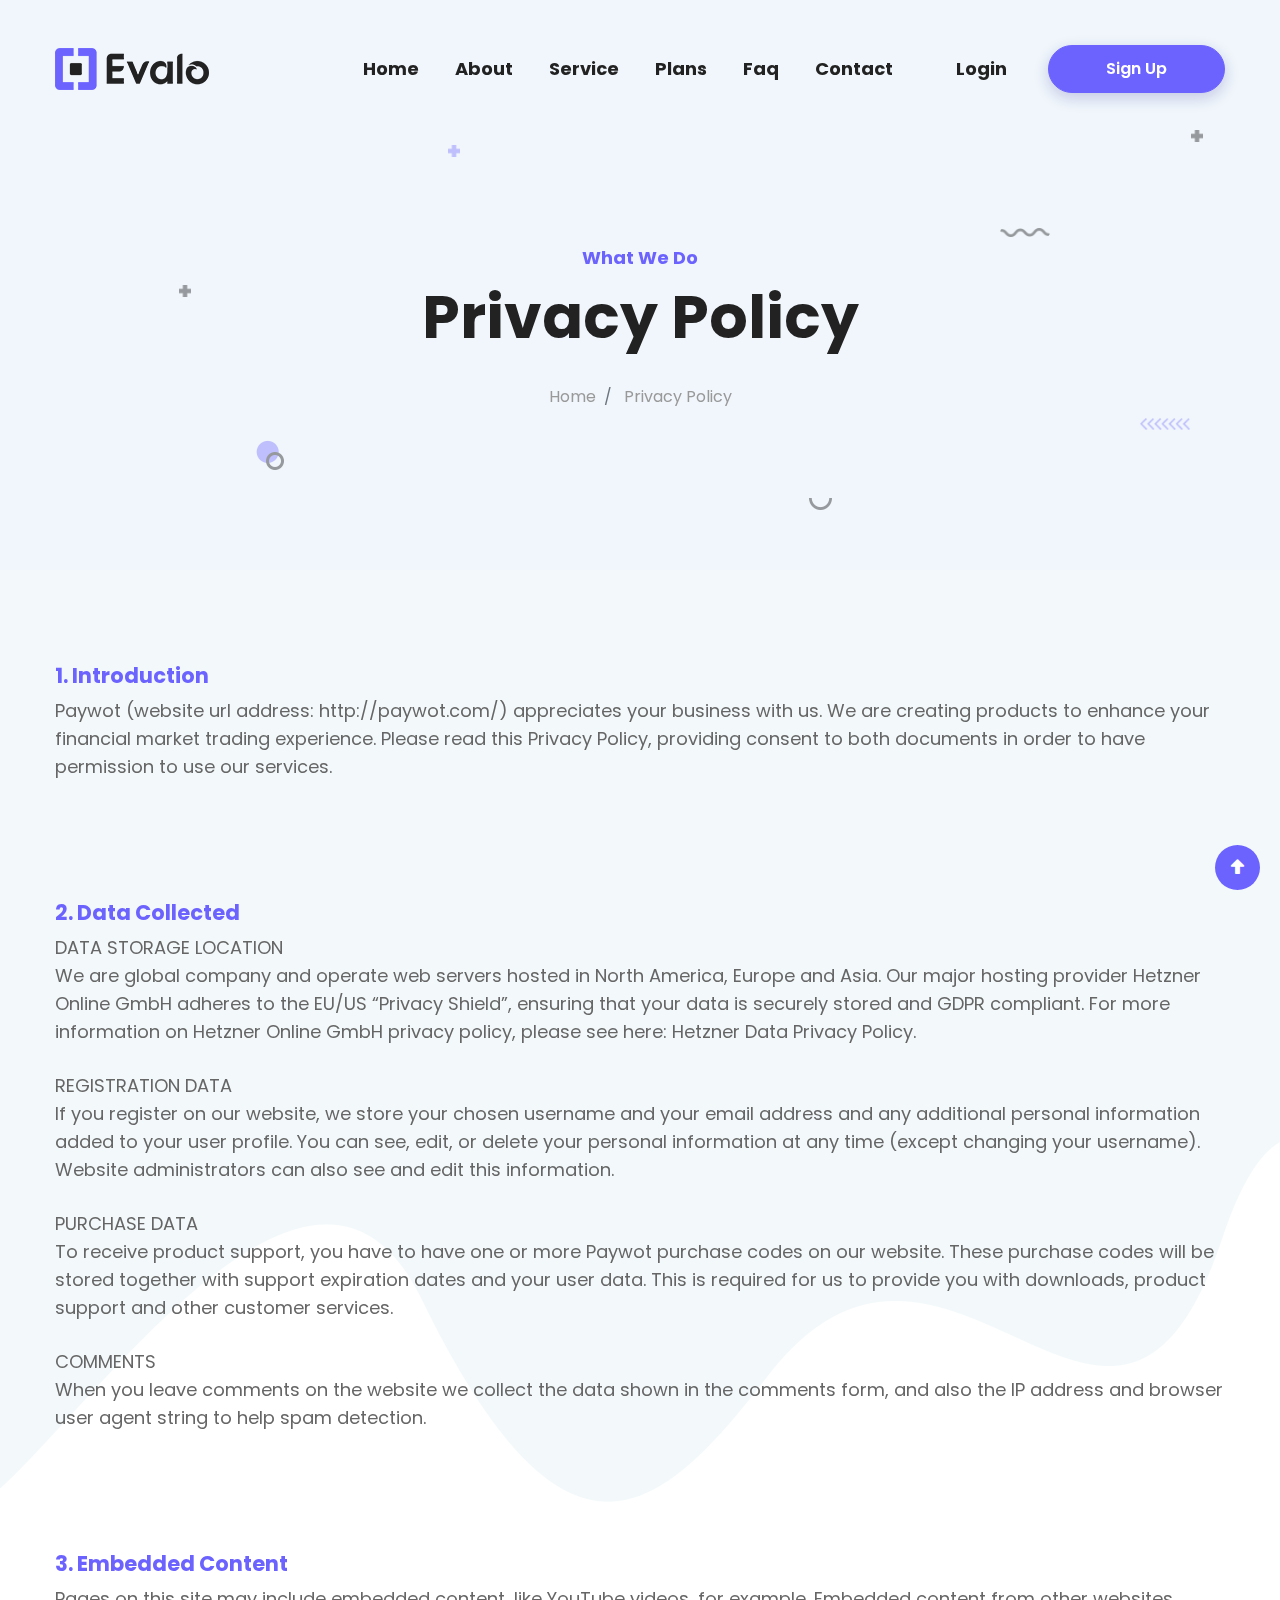
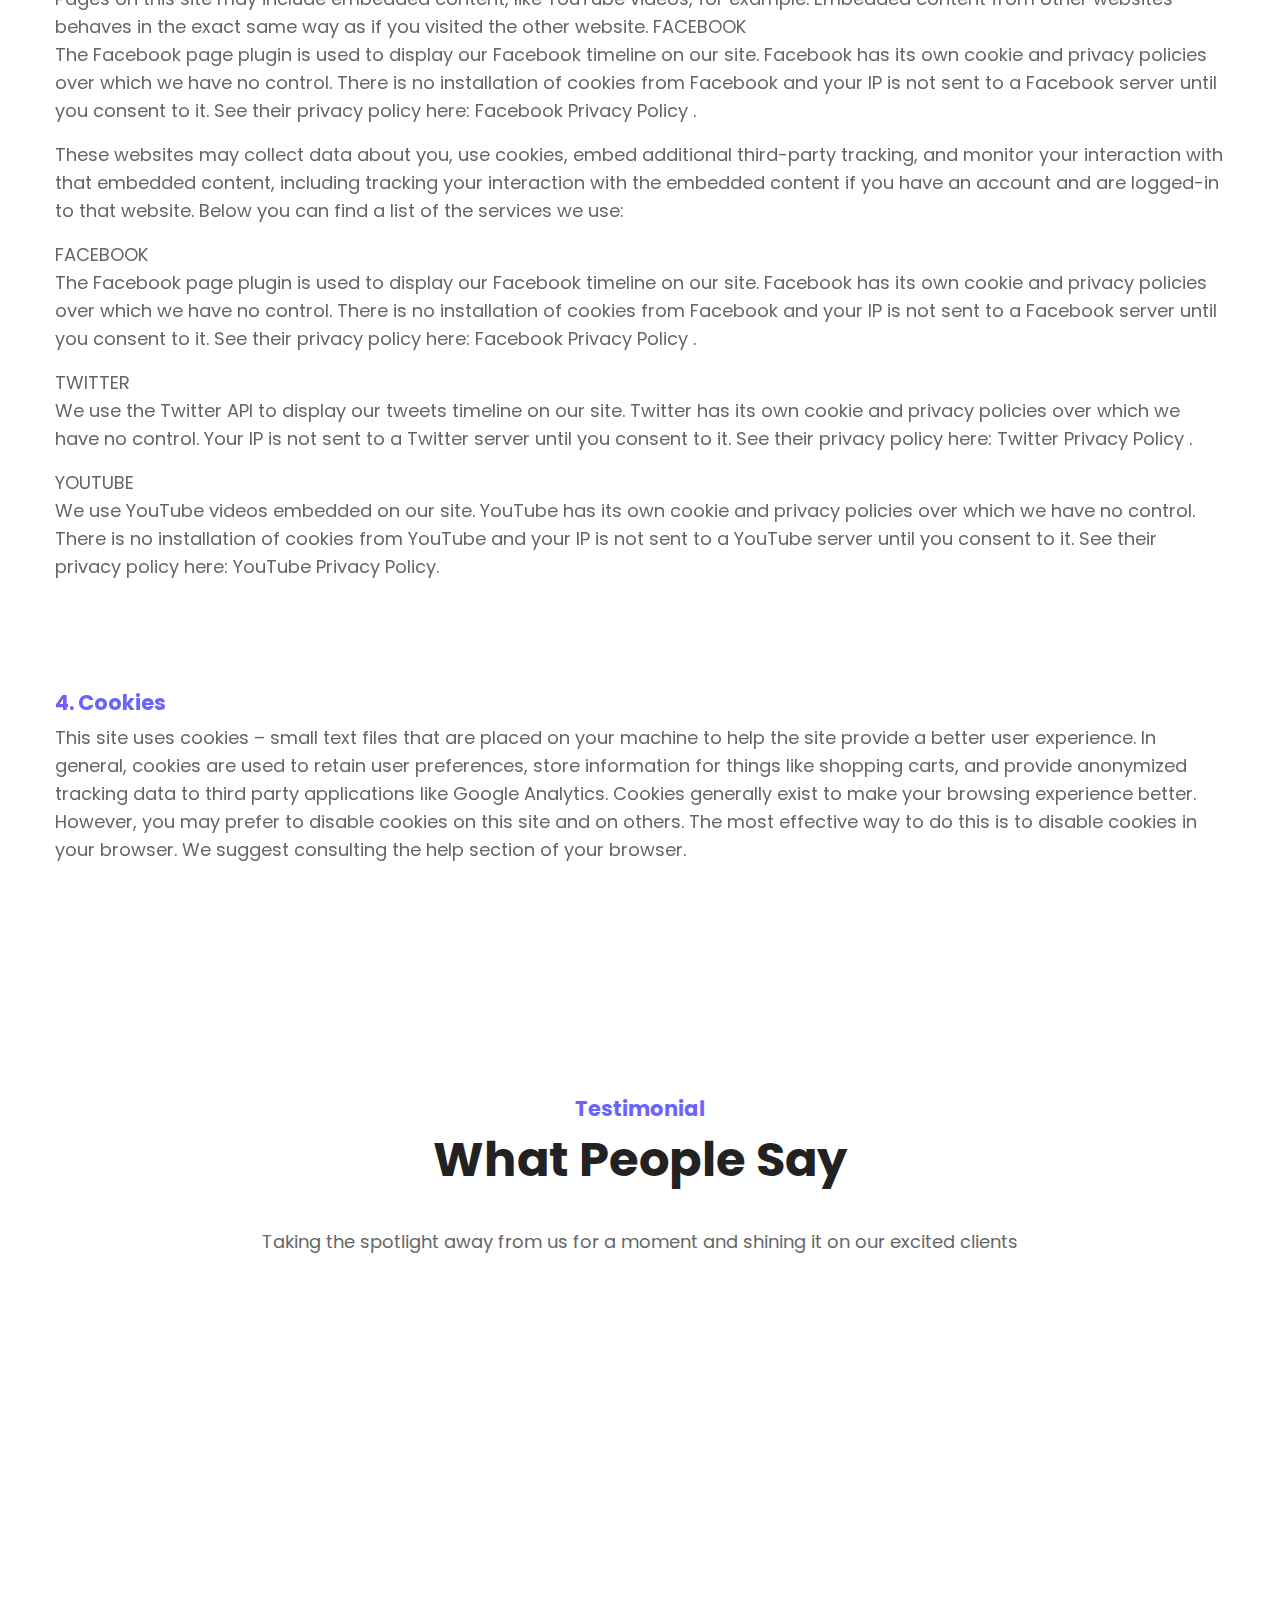
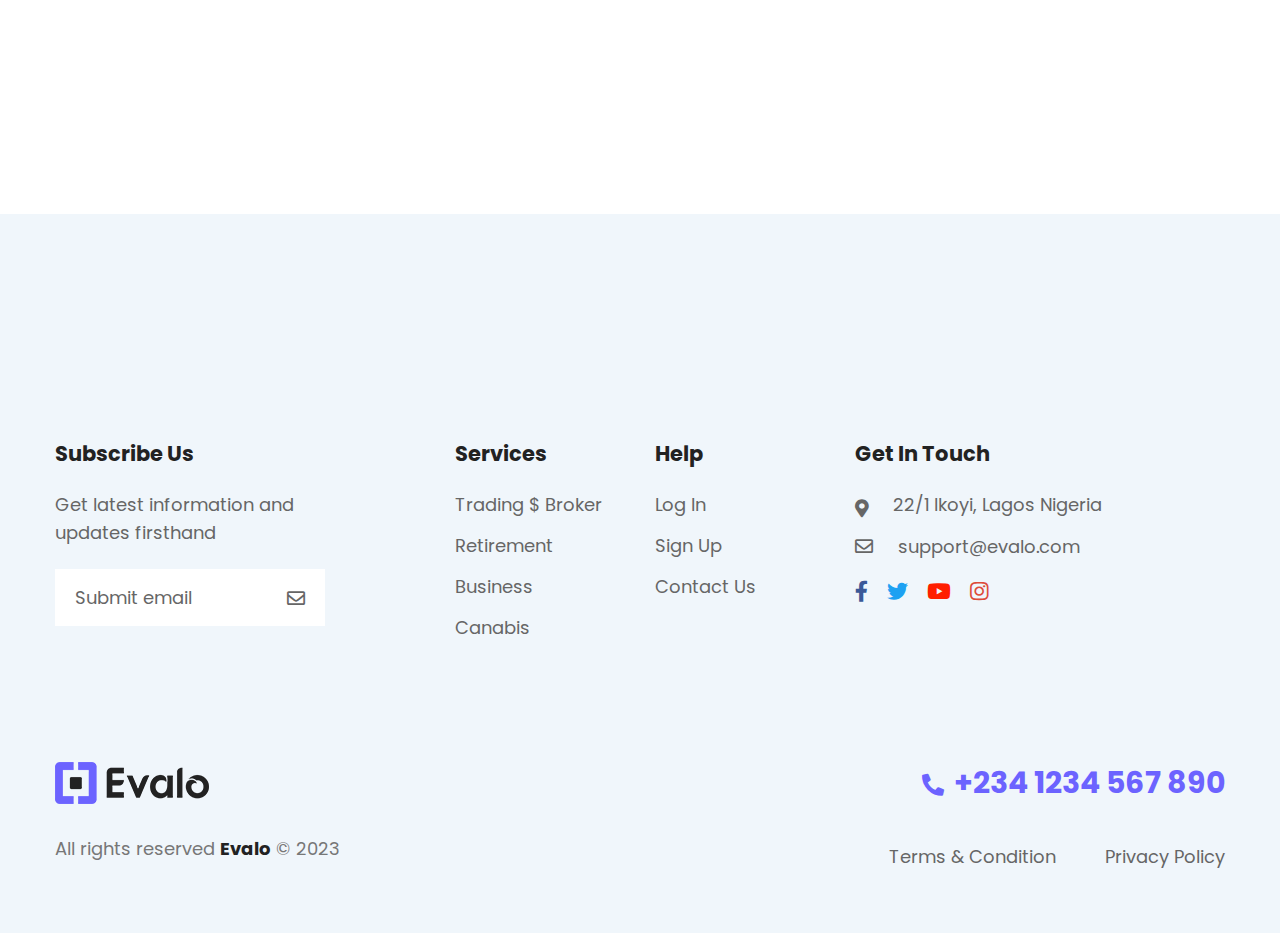
==== privacy.html @ 460317af "Privacy policy complete" ====
<!DOCTYPE html>
<html class="no-js" lang="zxx">
  <head>
    <meta charset="utf-8" />
    <meta http-equiv="x-ua-compatible" content="ie=edge" />
    <title>Evalo | Minimal Saas Startup and Agency HTML Template</title>
    <meta name="description" content="" />
    <meta name="viewport" content="width=device-width, initial-scale=1" />
    <link rel="shortcut icon" href="images/logo/favicon.png" type="image/x-icon" />

    <!-- All css here -->
    <link rel="stylesheet" href="css/bootstrap.min.css" />
    <link rel="stylesheet" href="css/fontawesome-all.min.css" />
    <link rel="stylesheet" href="css/flaticon.css" />
    <link rel="stylesheet" href="css/aos.css" />
    <link rel="stylesheet" href="css/animate.css" />
    <link rel="stylesheet" href="css/slick.css" />
    <link rel="stylesheet" href="css/jquery.fancybox.min.css" />
    <link rel="stylesheet" href="css/meanmenu.css" />
    <link rel="stylesheet" href="css/all-animations.css" />
    <link rel="stylesheet" href="css/default.css" />
    <link rel="stylesheet" href="css/style.css" />
    <link rel="stylesheet" href="css/responsive.css" />
  </head>
  <body>
    <!--  ====== preloader=============================================  -->
    <div id="preloader">
      <div id="loading">
        <div id="loading-center">
          <div id="loading-center-absolute">
            <div class="object" id="object_one"></div>
            <div class="object" id="object_two"></div>
            <div class="object" id="object_three"></div>
          </div>
        </div>
      </div>
    </div>

    <!--  ====== header-area-start=======================================  -->
    <header>
      <div id="header-sticky" class="transparent-header home6 header-area">
        <div class="header">
          <div class="container">
            <div class="row align-items-center justify-content-between position-relative">
              <div class="col-xl-2 col-lg-2 col-md-3 col-sm-5 col-6">
                <div class="logo">
                  <a href="index.html" class="d-block"><img src="images/logo/logo.png" alt="Evalo" /></a>
                </div>
              </div>
              <div
                class="col-xl-7 col-lg-7 col-md-1 col-sm-1 col-1 d-none d-lg-flex justify-content-end position-static"
              >
                <div class="main-menu">
                  <nav id="mobile-menu">
                    <ul class="d-block">
                      <li class="full-mega-menu-position">
                        <a href="index.html">Home</a>
                      </li>
                      <li><a href="about-us.html">About</a></li>
                      <li>
                        <a href="service.html">Service</a>
                      </li>
                      <li><a href="plans.html">Plans</a></li>

                      <li><a href="faq.html">Faq</a></li>

                      <li><a href="contact-us.html">Contact</a></li>
                    </ul>
                  </nav>
                </div>
              </div>
              <div class="col-xl-3 col-lg-3 col-md-6 col-sm-6 col-4 pl-lg-0 pl-xl-3">
                <div class="header-right d-flex align-items-center justify-content-lg-between justify-content-end">
                  <ul class="header-login d-none d-lg-block">
                    <li>
                      <a
                        class="black-color f-700 black-color"
                        href="login.html"
                        data-toggle="tooltip"
                        data-selector="true"
                        data-placement="bottom"
                        title="Login / Register"
                      >
                        Login</a
                      >
                    </li>
                  </ul>
                  <div class="my-btn ml-20 d-none d-sm-block">
                    <a href="sign-up.html" class="btn theme-bg text-capitalize">Sign Up</a>
                  </div>
                  <div class="d-block d-lg-none pl-20">
                    <a class="mobile-menubar theme-color" href="javascript:void(0);"><i class="far fa-bars"></i></a>
                  </div>
                </div>
              </div>
            </div>
          </div>
        </div>
      </div>
    </header>

    <!--  ====== header extra info start================================== -->

    <div class="side-mobile-menu white-bg pt-10 pb-30 pl-35 pr-30 pb-100">
      <div class="w-100">
        <div class="close-icon d-inline-block float-right clear-both mt-15 mb-10">
          <a href="javascript:void(0);"
            ><span class="icon-clear theme-color"><i class="fa fa-times"></i></span
          ></a>
        </div>
      </div>

      <div class="side-menu-search header-search-content mt-100 pr-15">
        <form action="#" class="position-relative">
          <input class="w-100 rounded-0 pb-2" type="text" placeholder="Type Keyword..." />
          <a class="position-absolute right-0 top-0 dark-black-color d-block" href="#"><i class="fas fa-search"></i></a>
        </form>
      </div>

      <div class="mobile-menu mt-10 w-100"></div>

      <ul class="social-link pt-50 clear-both">
        <li class="d-inline-block">
          <a class="facebook-color text-center pr-15 d-inline-block transition-3" href="#"
            ><i class="fab fa-facebook-f"></i
          ></a>
        </li>
        <li class="d-inline-block">
          <a class="twitter-color text-center pr-15 d-inline-block transition-3" href="#"
            ><i class="fab fa-twitter"></i
          ></a>
        </li>
        <li class="d-inline-block">
          <a class="google-plus-color text-center pr-15 d-inline-block transition-3" href="#"
            ><i class="fab fa-google-plus-g"></i
          ></a>
        </li>
        <li class="d-inline-block">
          <a class="linked-in-color text-center d-inline-block transition-3" href="#"
            ><i class="fab fa-linkedin-in"></i
          ></a>
        </li>
      </ul>

      <div class="mobile-phone-contact phone-contact mt-150 mb-25">
        <h6 class="f-700 mb-0">Call Us</h6>
        <a class="theme-color f-700" href="tell:+8801234567890">+8801234567890</a>
      </div>

      <div class="mobile-subscribe pb-125">
        <h6 class="f-700 mb-1">Subscribe to Our Newsletter</h6>
        <form action="#">
          <div class="subscribe-info mt-10 position-relative">
            <input
              class="sub-name form-control border-0 pl-20 pt-15 pb-15 pr-10 primary-bg secondary-color rounded-0"
              type="email"
              name="email"
              id="m-email"
              placeholder="Submit email"
            />
            <span class="secondary-color d-inline-block position-absolute pointer"
              ><i class="far fa-envelope"></i
            ></span>
          </div>
        </form>
      </div>
    </div>
    <div class="body-overlay"></div>

    <div class="header-search-details text-center white-bg pt-55 pl-60 pr-60">
      <div class="close-icon float-right">
        <a href="javascript:void(0);" class="dark-black-color"><i class="fa fa-times"></i></a>
      </div>
      <div class="header-search-content container mt-100">
        <h3 class="f-700 pb-50">Search</h3>
        <form action="#" class="position-relative mt-200">
          <input class="w-100 rounded-0 pb-20" type="text" placeholder="Type Keyword..." />
          <a class="position-absolute right-0 top-0 dark-black-color d-block" href="#"><i class="fas fa-search"></i></a>
        </form>
      </div>
    </div>

    <main>
      <!-- ======slider-area-start=========================================== -->
      <div class="slider-area position-relative primary-bg">
        <div id="scene" class="position-absolute w-100 h-100">
          <img
            data-depth="0.20"
            class="shape page-shape-1 d-none d-lg-inline-block s-shape"
            src="images/slider/page-shape/page-shape1.png"
            alt="#"
          />
          <img
            data-depth="0.20"
            class="shape page-shape-2 d-none d-lg-inline-block s-shape"
            src="images/slider/page-shape/page-shape2.png"
            alt="#"
          />
          <img
            data-depth="0.20"
            class="shape page-shape-3 d-none d-lg-inline-block"
            src="images/slider/page-shape/page-shape3.png"
            alt="#"
          />
          <img
            data-depth="0.20"
            class="shape page-shape-4 d-none d-lg-inline-block"
            src="images/slider/page-shape/page-shape4.png"
            alt="#"
          />
          <img
            data-depth="0.20"
            class="shape page-shape-5 d-none d-lg-inline-block bounce-animate2"
            src="images/slider/page-shape/page-shape5.png"
            alt="#"
          />
          <img
            data-depth="0.20"
            class="shape page-shape-6 d-none d-lg-inline-block bounce-animate"
            src="images/slider/page-shape/page-shape6.png"
            alt="#"
          />
          <img
            data-depth="0.20"
            class="shape page-shape-7 d-none d-lg-inline-block s-shape"
            src="images/slider/page-shape/page-shape1.png"
            alt="#"
          />
        </div>

        <div class="single-page page-height d-flex align-items-center">
          <div class="container">
            <div class="row">
              <div
                class="col-xl-12 col-lg-12 col-md-12 col-sm-12 col-12 d-flex align-items-center justify-content-center"
              >
                <div class="page-title mt-110 text-center">
                  <span class="theme-color f-700">What We Do</span>
                  <h1 class="text-capitalize f-700 mt-10 mb-20">Privacy Policy</h1>
                  <nav aria-label="breadcrumb">
                    <ol class="breadcrumb justify-content-center bg-transparent">
                      <li class="breadcrumb-item"><a class="secondary-color3" href="index.html">Home</a></li>
                      <li class="breadcrumb-item active text-capitalize secondary-color3" aria-current="page">
                        Privacy Policy
                      </li>
                    </ol>
                  </nav>
                </div>
              </div>
            </div>
          </div>
        </div>
      </div>

      <!-- ====== service-cta-banner-area -start=========================================== -->
      <div class="service-cta-banner-area home3 position-relative over-hidden pt-0">
        <div
          class="service-cta-banner-bg bg-no-repeat"
          data-background="images/bg/service-page-cta-banner-large-bg.png"
        >
          <div class="container">
            <div class="row justify-content-center flex-lg-row">
              <div class="col-12">
                <div class="service-cta-banner-content pt-0">
                  <div class="title">
                    <span class="theme-color f-700">1. Introduction</span>
                    <p class="pb-10">
                      Paywot (website url address: http://paywot.com/) appreciates your business with us. We are
                      creating products to enhance your financial market trading experience. Please read this Privacy
                      Policy, providing consent to both documents in order to have permission to use our services.
                    </p>
                  </div>
                </div>
              </div>

              <div class="col-12">
                <div class="service-cta-banner-content pt-0">
                  <div class="title">
                    <span class="theme-color f-700">2. Data Collected</span>
                    <p class="pb-10">
                      DATA STORAGE LOCATION
                      <br />
                      We are global company and operate web servers hosted in North America, Europe and Asia. Our major
                      hosting provider Hetzner Online GmbH adheres to the EU/US “Privacy Shield”, ensuring that your
                      data is securely stored and GDPR compliant. For more information on Hetzner Online GmbH privacy
                      policy, please see here: Hetzner Data Privacy Policy.
                    </p>

                    <p class="pb-10">
                      REGISTRATION DATA
                      <br />
                      If you register on our website, we store your chosen username and your email address and any
                      additional personal information added to your user profile. You can see, edit, or delete your
                      personal information at any time (except changing your username). Website administrators can also
                      see and edit this information.
                    </p>

                    <p class="pb-10">
                      PURCHASE DATA
                      <br />
                      To receive product support, you have to have one or more Paywot purchase codes on our website.
                      These purchase codes will be stored together with support expiration dates and your user data.
                      This is required for us to provide you with downloads, product support and other customer
                      services.
                    </p>

                    <p class="pb-10">
                      COMMENTS
                      <br />
                      When you leave comments on the website we collect the data shown in the comments form, and also
                      the IP address and browser user agent string to help spam detection.
                    </p>
                  </div>
                </div>
              </div>

              <div class="col-12">
                <div class="service-cta-banner-content pt-0">
                  <div class="title">
                    <span class="theme-color f-700">3. Embedded Content</span>
                    <p class="pb-0">
                      Pages on this site may include embedded content, like YouTube videos, for example. Embedded
                      content from other websites behaves in the exact same way as if you visited the other website.
                      FACEBOOK
                      <br />
                      The Facebook page plugin is used to display our Facebook timeline on our site. Facebook has its
                      own cookie and privacy policies over which we have no control. There is no installation of cookies
                      from Facebook and your IP is not sent to a Facebook server until you consent to it. See their
                      privacy policy here: Facebook Privacy Policy .
                    </p>

                    <p class="pb-0">
                      These websites may collect data about you, use cookies, embed additional third-party tracking, and
                      monitor your interaction with that embedded content, including tracking your interaction with the
                      embedded content if you have an account and are logged-in to that website. Below you can find a
                      list of the services we use:
                    </p>

                    <p class="pb-0">
                      FACEBOOK
                      <br />
                      The Facebook page plugin is used to display our Facebook timeline on our site. Facebook has its
                      own cookie and privacy policies over which we have no control. There is no installation of cookies
                      from Facebook and your IP is not sent to a Facebook server until you consent to it. See their
                      privacy policy here: Facebook Privacy Policy .
                    </p>

                    <p class="pb-0">
                      TWITTER
                      <br />
                      We use the Twitter API to display our tweets timeline on our site. Twitter has its own cookie and
                      privacy policies over which we have no control. Your IP is not sent to a Twitter server until you
                      consent to it. See their privacy policy here: Twitter Privacy Policy .
                    </p>

                    <p class="pb-0">
                      YOUTUBE
                      <br />
                      We use YouTube videos embedded on our site. YouTube has its own cookie and privacy policies over
                      which we have no control. There is no installation of cookies from YouTube and your IP is not sent
                      to a YouTube server until you consent to it. See their privacy policy here: YouTube Privacy
                      Policy.
                    </p>
                  </div>
                </div>
              </div>

              <div class="col-12">
                <div class="service-cta-banner-content pt-0">
                  <div class="title">
                    <span class="theme-color f-700">4. Cookies</span>
                    <p class="pb-10">
                      This site uses cookies – small text files that are placed on your machine to help the site provide
                      a better user experience. In general, cookies are used to retain user preferences, store
                      information for things like shopping carts, and provide anonymized tracking data to third party
                      applications like Google Analytics. Cookies generally exist to make your browsing experience
                      better. However, you may prefer to disable cookies on this site and on others. The most effective
                      way to do this is to disable cookies in your browser. We suggest consulting the help section of
                      your browser.
                    </p>
                  </div>
                </div>
              </div>
            </div>
          </div>
        </div>
      </div>

      <!-- ====== testimonial-area-start ==================================== -->
      <div class="testimonial-area mt-130 mb-20 over-hidden">
        <div class="container">
          <div class="row align-items-center justify-content-center">
            <div class="col-xl-8 col-lg-10 col-md-11 col-sm-12 col-12">
              <div class="title text-center mt-20">
                <span class="theme-color f-700">Testimonial</span>
                <h3 class="f-700 pb-30">What People Say</h3>
                <p class="mb-1">Taking the spotlight away from us for a moment and shining it on our excited clients</p>
              </div>
            </div>
          </div>
          <div class="testimonial-wrapper1 mt-60">
            <div class="row align-items-center justify-content-center">
              <div class="col-xl-4 col-lg-5 col-md-8 col-sm-8 col-10">
                <div class="testimonial-img">
                  <img
                    data-aos="zoom-in"
                    data-aos-duration="2000"
                    src="images/testimonial/home1-testi-img.png"
                    alt="image"
                  />
                </div>
              </div>
              <div class="col-xl-7 offset-xl-1 col-lg-7 col-md-12 col-sm-12 col-12">
                <div class="testimonial-content position-relative mt-1" data-aos="fade-left" data-aos-duration="2000">
                  <div class="quit d-inline-block position-absolute left-0 z-index11">
                    <span class="black-color d-inline-block"><i class="fas fa-quote-left"></i></span>
                  </div>
                  <div class="testimonial-active">
                    <div class="testimonial-text pb-25">
                      <p class="font-italic secondary-color3">
                        Transparent, profitable, and reliable bitcoin investment company that will make you real money.
                        Thanks to all of you at Evalo Investments for the excellent service.
                      </p>
                      <div class="testi-info d-flex mt-50">
                        <div class="testi-avatar mr-20 rounded-circle">
                          <img class="rounded-circle" src="images/testimonial/home1-testi-author-img.jpg" alt="image" />
                        </div>
                        <div class="avatar-info">
                          <h6 class="f-700">Nayna Eva</h6>
                          <p class="">Frontend Developer</p>
                        </div>
                      </div>
                    </div>
                    <div class="testimonial-text pb-25">
                      <p class="font-italic secondary-color3">
                        I have always been searching for an opportunity to earn on bitcoin and finally I found Evalo
                        investments and they have proven to be very reliable since I've been investing with them.
                      </p>
                      <div class="testi-info d-flex mt-50">
                        <div class="testi-avatar mr-20 rounded-circle">
                          <img class="rounded-circle" src="images/testimonial/home1-testi-author-img.jpg" alt="image" />
                        </div>
                        <div class="avatar-info">
                          <h6 class="f-700">Nayna Eva</h6>
                          <p class="">UI Designer</p>
                        </div>
                      </div>
                    </div>
                    <div class="testimonial-text pb-25">
                      <p class="font-italic secondary-color3">
                        I've had incredible customer service since I started investing here, I'm a repeat investor. I've
                        been investng with Evalo Investments for nearly 3 years now and i've loved every bit of the
                        experience so far.
                      </p>
                      <div class="testi-info d-flex mt-50">
                        <div class="testi-avatar mr-20 rounded-circle">
                          <img class="rounded-circle" src="images/testimonial/home1-testi-author-img.jpg" alt="image" />
                        </div>
                        <div class="avatar-info">
                          <h6 class="f-700">Tanya Eva</h6>
                          <p class="">Web Developer</p>
                        </div>
                      </div>
                    </div>
                  </div>
                </div>
              </div>
            </div>
          </div>
        </div>
      </div>
    </main>

    <!-- ====== footer-area-start ============================================ -->
    <footer>
      <div class="footer-area primary-bg pt-200">
        <div class="footer-top pb-55">
          <div class="container">
            <div class="row">
              <div class="col-xl-3 col-lg-4 col-md-12 col-sm-12 col-12">
                <div class="footer-widget f-subscriber-area pb-30 mt-25">
                  <h6 class="text-capitalize f-700 mb-22">Subscribe Us</h6>
                  <div class="footer-subscribe">
                    <p>Get latest information and updates firsthand</p>
                    <form action="#">
                      <div class="subscribe-info mt-22 position-relative">
                        <input
                          class="sub-name form-control border-0 pl-20 pt-15 pb-15 pr-10 white-bg secondary-color rounded-0"
                          type="email"
                          name="email"
                          id="email"
                          placeholder="Submit email"
                        />
                        <span class="secondary-color d-inline-block position-absolute pointer"
                          ><i class="far fa-envelope"></i
                        ></span>
                      </div>
                    </form>
                  </div>
                </div>
              </div>
              <div class="col-xl-2 offset-xl-1 col-lg-2 col-md-3 col-sm-6 col-12">
                <div class="footer-widget f-info pb-30 ml-40 pr-20 mt-25">
                  <h6 class="text-capitalize f-700 mb-22">Services</h6>
                  <ul class="footer-info">
                    <li>
                      <a href="service.html" class="position-relative d-inline-block mb-2">Trading $ Broker</a>
                    </li>
                    <li>
                      <a href="service.html" class="position-relative d-inline-block mb-2">Retirement </a>
                    </li>
                    <li>
                      <a href="service.html" class="position-relative d-inline-block mb-2">Business </a>
                    </li>
                    <li>
                      <a href="service.html" class="position-relative d-inline-block mb-2">Canabis </a>
                    </li>
                  </ul>
                </div>
              </div>
              <div class="col-xl-2 col-lg-2 col-md-3 col-sm-6 col-12">
                <div class="footer-widget f-info pb-30 ml-40 pr-20 mt-25">
                  <h6 class="text-capitalize f-700 mb-22">Help</h6>
                  <ul class="footer-info">
                    <li>
                      <a href="login.html" class="position-relative d-inline-block mb-2">Log In</a>
                    </li>
                    <li>
                      <a href="sign-up.html" class="position-relative d-inline-block mb-2">Sign Up</a>
                    </li>
                    <li>
                      <a href="contact-us.html" class="position-relative d-inline-block mb-2">Contact Us</a>
                    </li>
                  </ul>
                </div>
              </div>
              <div class="col-xl-3 col-lg-4 col-md-6 col-sm-12 col-12 pr-xl-0">
                <div class="footer-widget f-adress pb-40 mt-25">
                  <h6 class="text-capitalize f-700 mb-22">Get in Touch</h6>
                  <ul class="footer-address">
                    <li class="d-flex align-items-start">
                      <span class="f-icon mr-20 mt-1"><i class="fas fa-map-marker-alt"></i></span>
                      <div class="">22/1 Ikoyi, Lagos Nigeria</div>
                    </li>
                    <li>
                      <span class="f-icon mr-20 mt-1"><i class="far fa-envelope"></i></span>
                      support@evalo.com
                    </li>
                  </ul>
                  <ul class="social-link mt-15">
                    <li class="d-inline-block">
                      <a class="facebook-color text-center pr-15 d-inline-block transition-3" href="#"
                        ><i class="fab fa-facebook-f"></i
                      ></a>
                    </li>
                    <li class="d-inline-block">
                      <a class="twitter-color text-center pr-15 d-inline-block transition-3" href="#"
                        ><i class="fab fa-twitter"></i
                      ></a>
                    </li>
                    <li class="d-inline-block">
                      <a class="youtube-color text-center pr-15 d-inline-block transition-3" href="#"
                        ><i class="fab fa-youtube"></i
                      ></a>
                    </li>
                    <li class="d-inline-block">
                      <a class="instagram-color text-center d-inline-block transition-3" href="#"
                        ><i class="fab fa-instagram"></i
                      ></a>
                    </li>
                  </ul>
                </div>
              </div>
            </div>
          </div>
        </div>
        <div class="footer-bottom">
          <div class="container">
            <div class="copyright-area mt-20 pb-50">
              <div class="row align-items-center">
                <div class="col-xl-6 col-lg-6 col-md-6 col-sm-12 col-12 mb-10">
                  <div class="f-logo text-center text-md-left">
                    <img src="images/logo/logo.png" alt="image" />
                  </div>
                </div>
                <div class="col-xl-6 col-lg-6 col-md-6 col-sm-12 col-12 mb-10">
                  <div class="phone-contact text-center text-md-right">
                    <a class="theme-color f-700" href="tell:+8801234567890"
                      ><span class="pr-1"
                        ><span class="d-inline-block"><i class="fas fa-phone-alt"></i></span
                      ></span>
                      +234 1234 567 890</a
                    >
                  </div>
                </div>
              </div>
              <div class="row align-items-center justify-content-between">
                <div class="col-xl-6 col-lg-5 col-md-12 col-sm-12 col-12">
                  <div class="copyright-text text-center text-lg-left mt-20 mb-20">
                    <p class="mb-0 secondary-color2">
                      All rights reserved
                      <a href="https://themeforest.net/user/ethemestudio/portfolio" class="c-theme f-700 black-color"
                        >Evalo</a
                      >
                      © 2023
                    </p>
                  </div>
                </div>
                <div class="col-xl-6 col-lg-7 col-md-12 col-sm-12 col-12">
                  <ul class="useful-link text-center text-lg-right mt-20">
                    <li class="d-inline-block mb-20">
                      <a href="terms.html" class="secondary-color d-inline-block active">Terms &amp; Condition</a>
                    </li>
                    <li class="d-inline-block pl-45 mb-20">
                      <a href="privacy.html" class="secondary-color d-inline-block">Privacy Policy</a>
                    </li>
                  </ul>
                </div>
              </div>
            </div>
          </div>
        </div>
      </div>
    </footer>

    <!-- back top -->
    <div id="scroll" class="scroll-up position-relative z-index11">
      <div class="top text-center">
        <span class="white-color theme-bg"><i class="fa fa-arrow-alt-up"></i></span>
      </div>
    </div>

    <!-- All js here -->
    <script src="js/vendor/modernizr-3.5.0.min.js"></script>
    <script src="js/vendor/jquery-1.12.4.min.js"></script>
    <script src="js/popper.min.js"></script>
    <script src="js/bootstrap.min.js"></script>
    <script src="js/parallax.js"></script>
    <script src="js/isotope.pkgd.min.js"></script>
    <script src="js/tilt.jquery.min.js"></script>
    <script src="js/image-loaded.min.js"></script>
    <script src="js/jquery.fancybox.min.js"></script>
    <script src="js/waypoint.js"></script>
    <script src="js/counterup-min.js"></script>
    <script src="js/slick.min.js"></script>
    <script src="js/aos.js"></script>
    <script src="js/plugins.js"></script>
    <script src="js/jquery.meanmenu.min.js"></script>
    <script src="js/main.js"></script>
  </body>
</html>
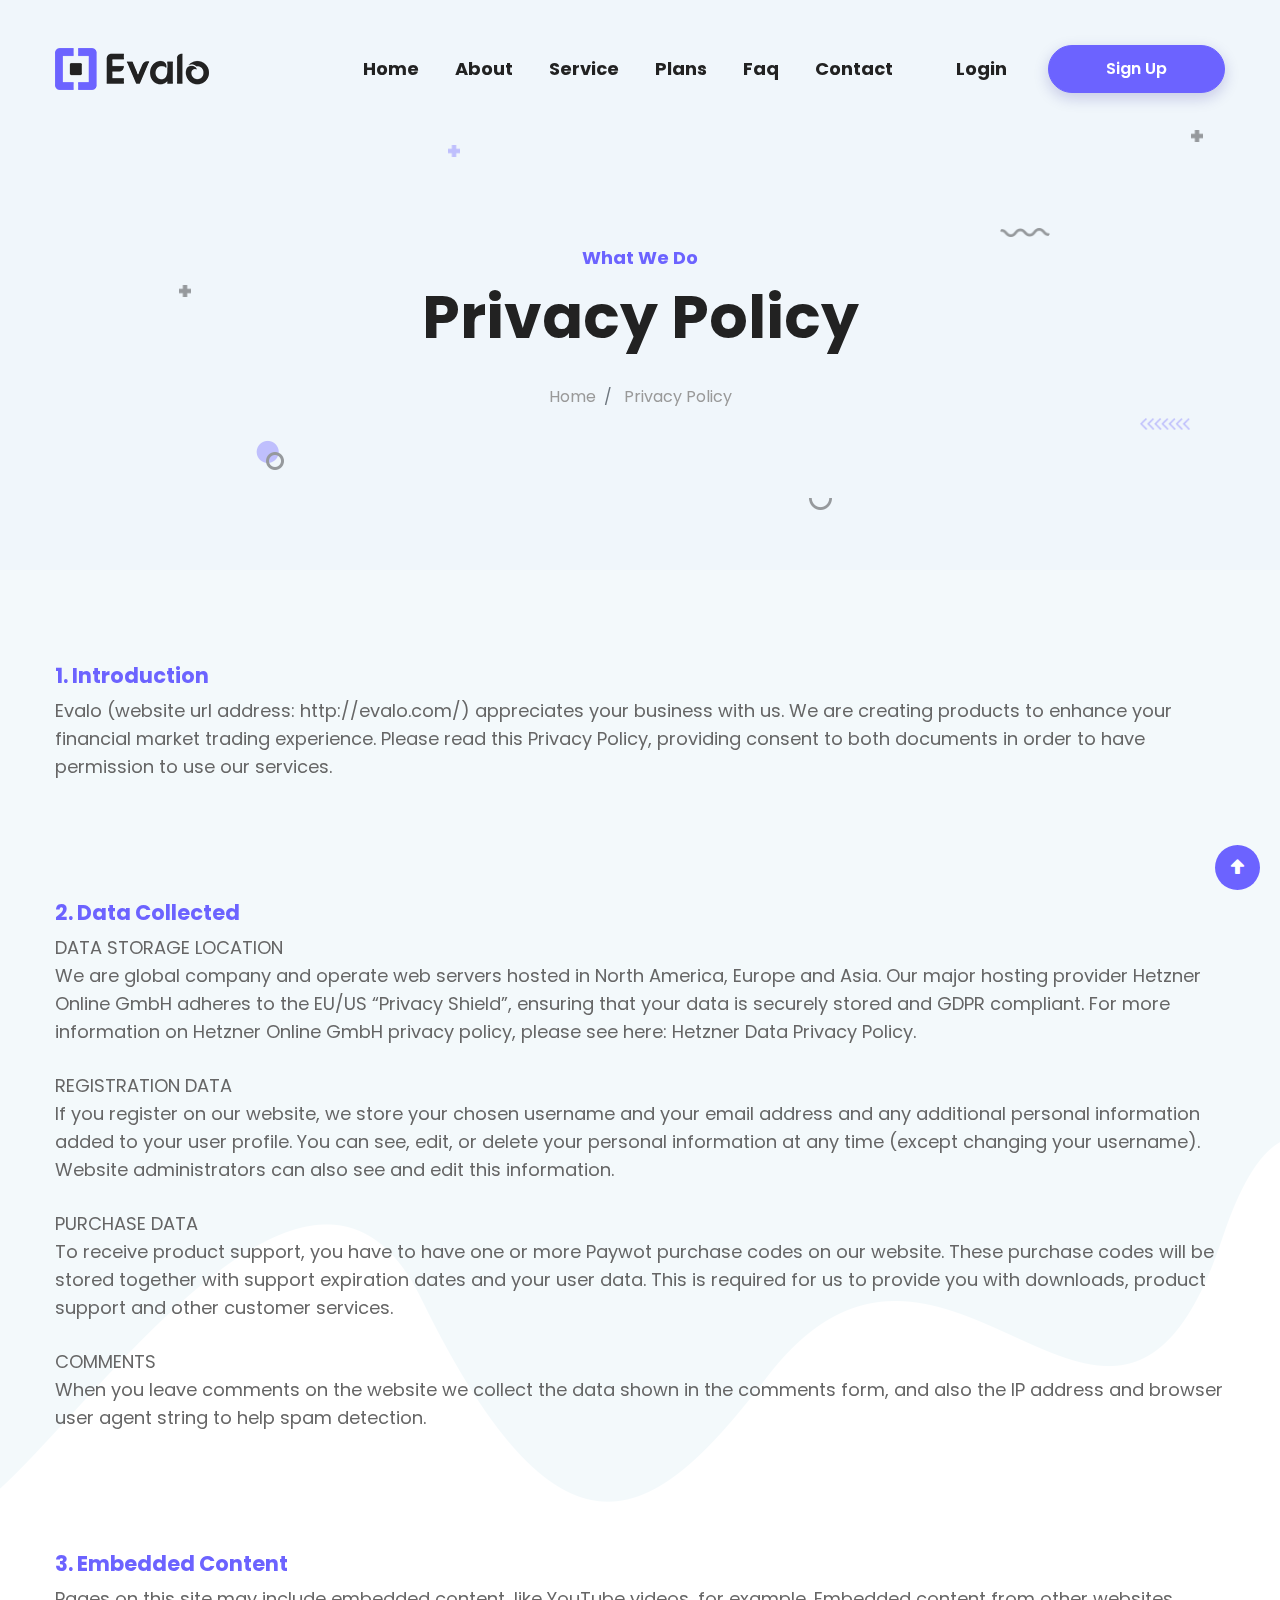
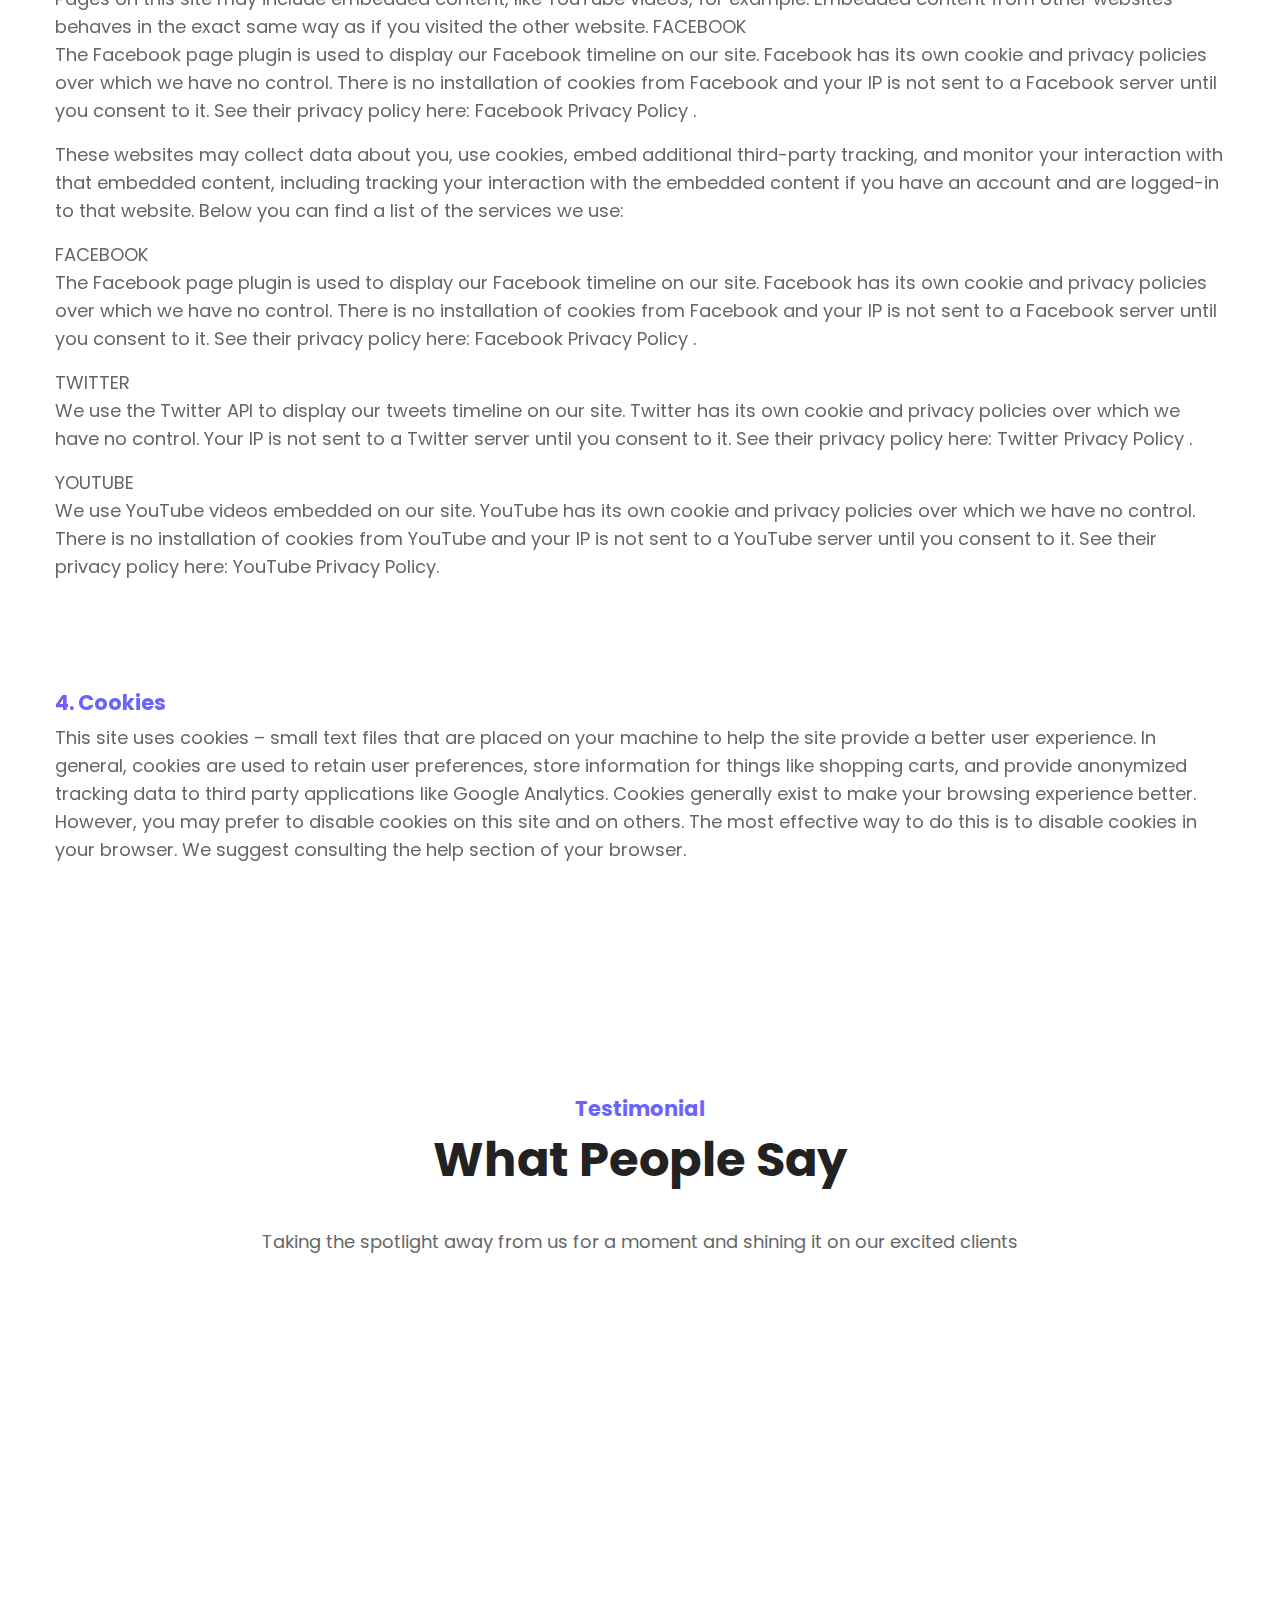
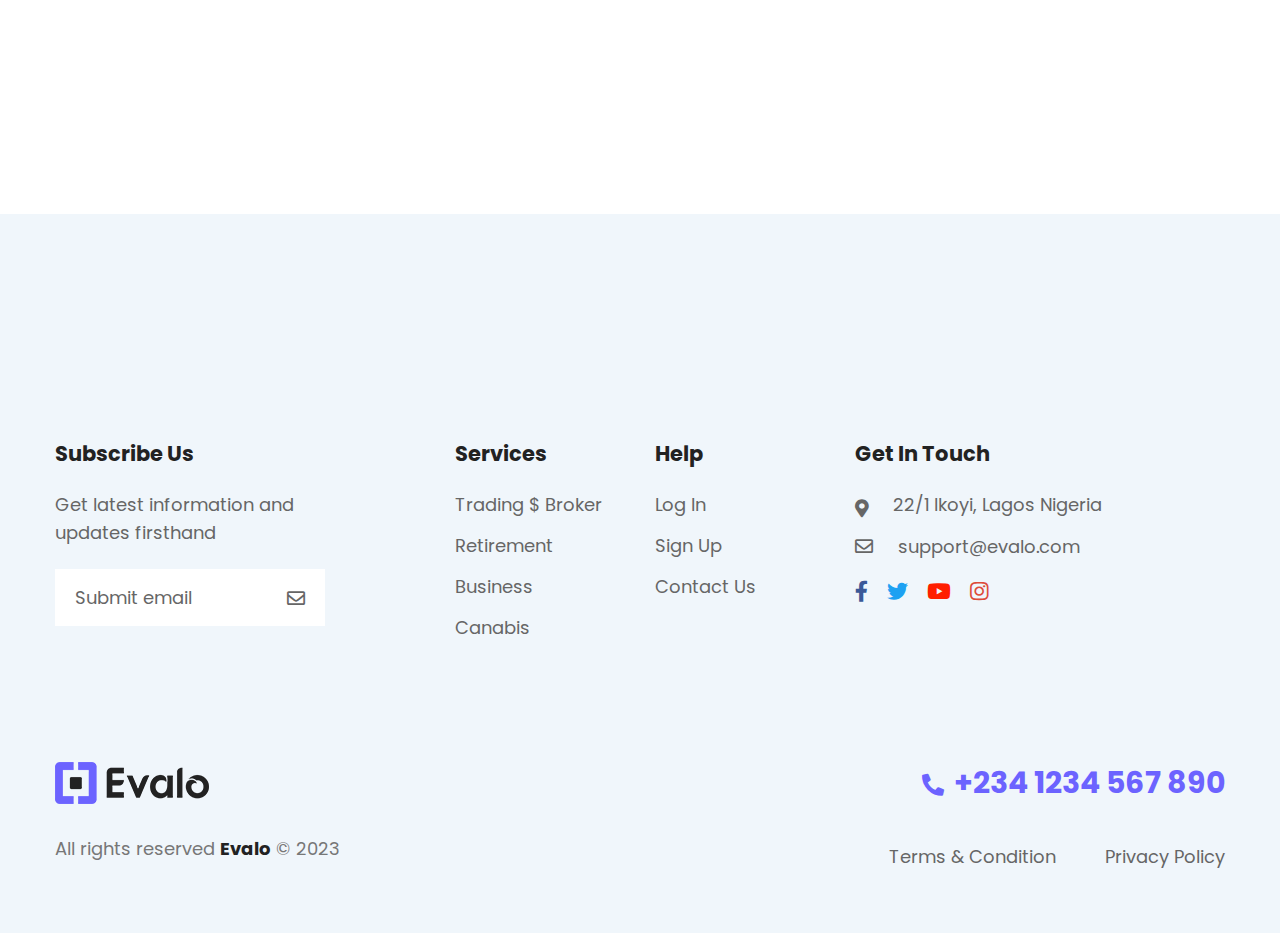
==== commit 3367d13c: "updates" ====
--- a/privacy.html
+++ b/privacy.html
@@ -265,9 +265,9 @@
                   <div class="title">
                     <span class="theme-color f-700">1. Introduction</span>
                     <p class="pb-10">
-                      Paywot (website url address: http://paywot.com/) appreciates your business with us. We are
-                      creating products to enhance your financial market trading experience. Please read this Privacy
-                      Policy, providing consent to both documents in order to have permission to use our services.
+                      Evalo (website url address: http://evalo.com/) appreciates your business with us. We are creating
+                      products to enhance your financial market trading experience. Please read this Privacy Policy,
+                      providing consent to both documents in order to have permission to use our services.
                     </p>
                   </div>
                 </div>
